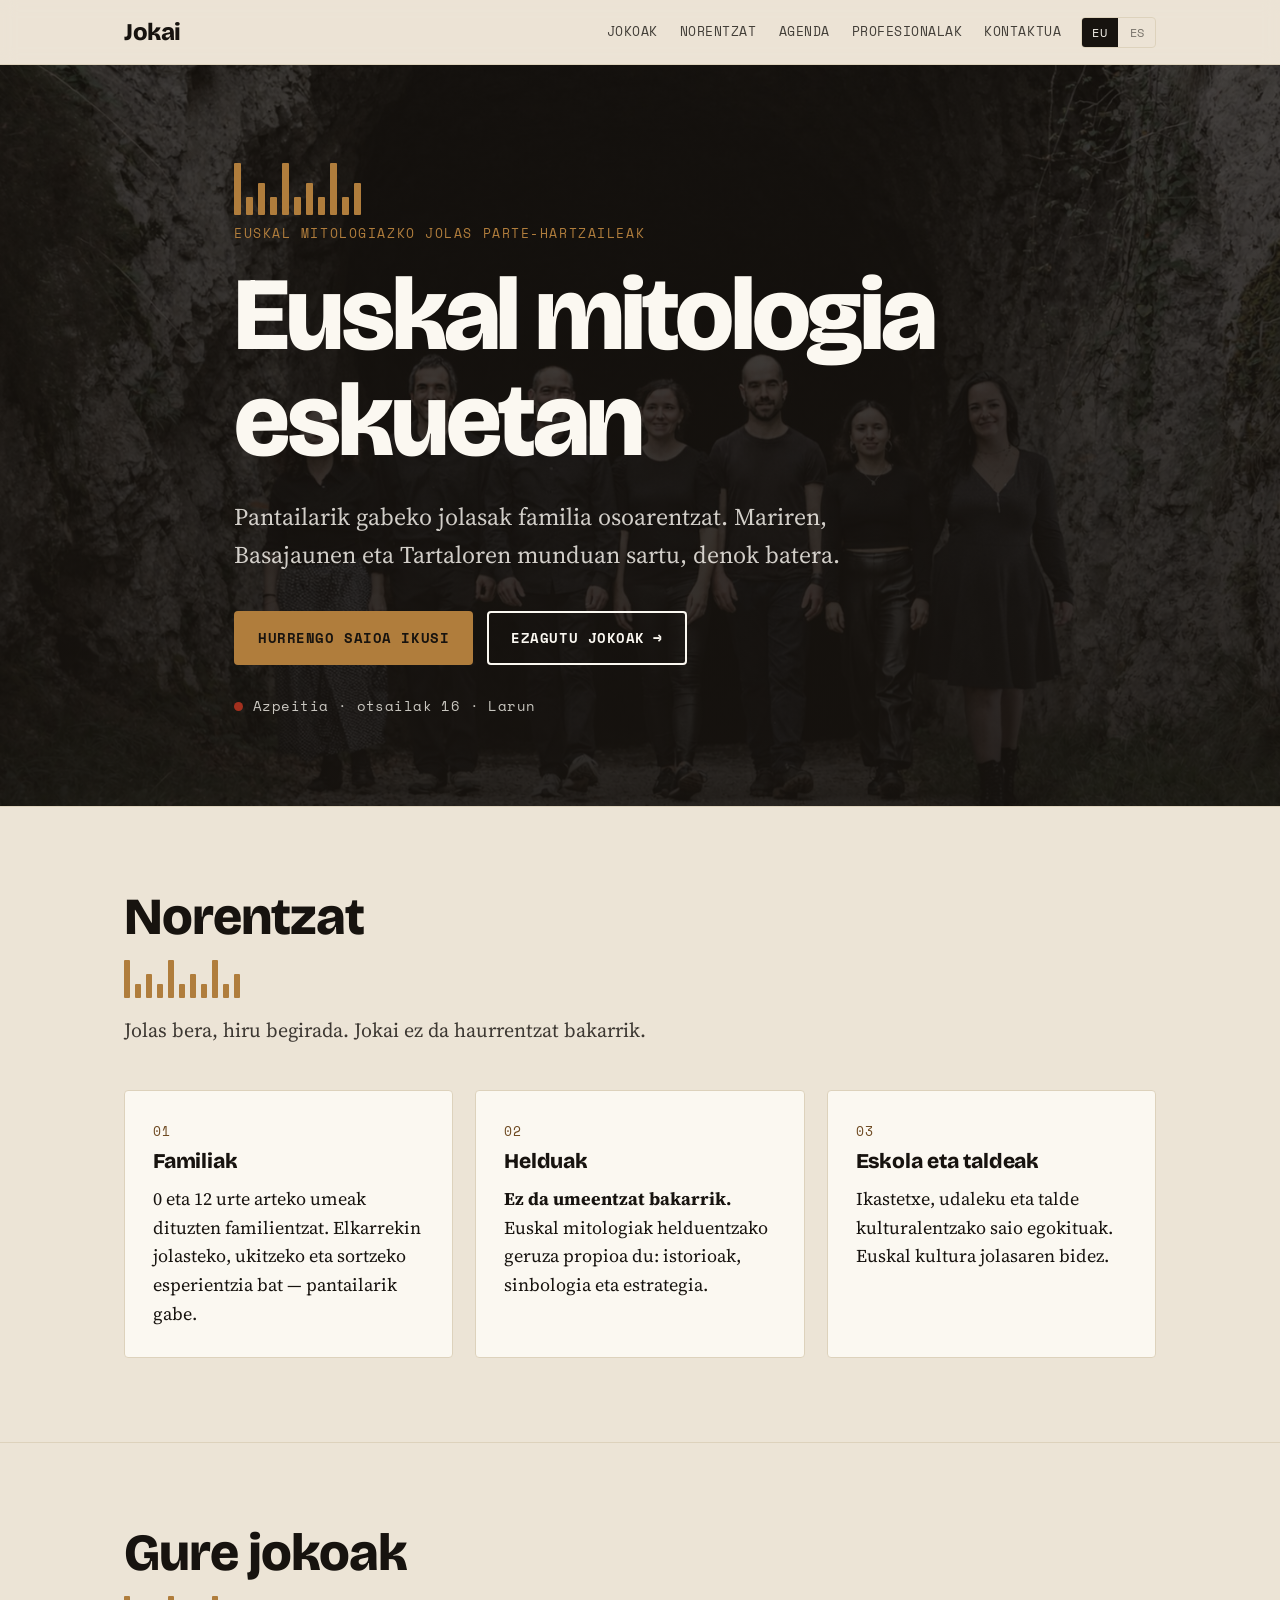
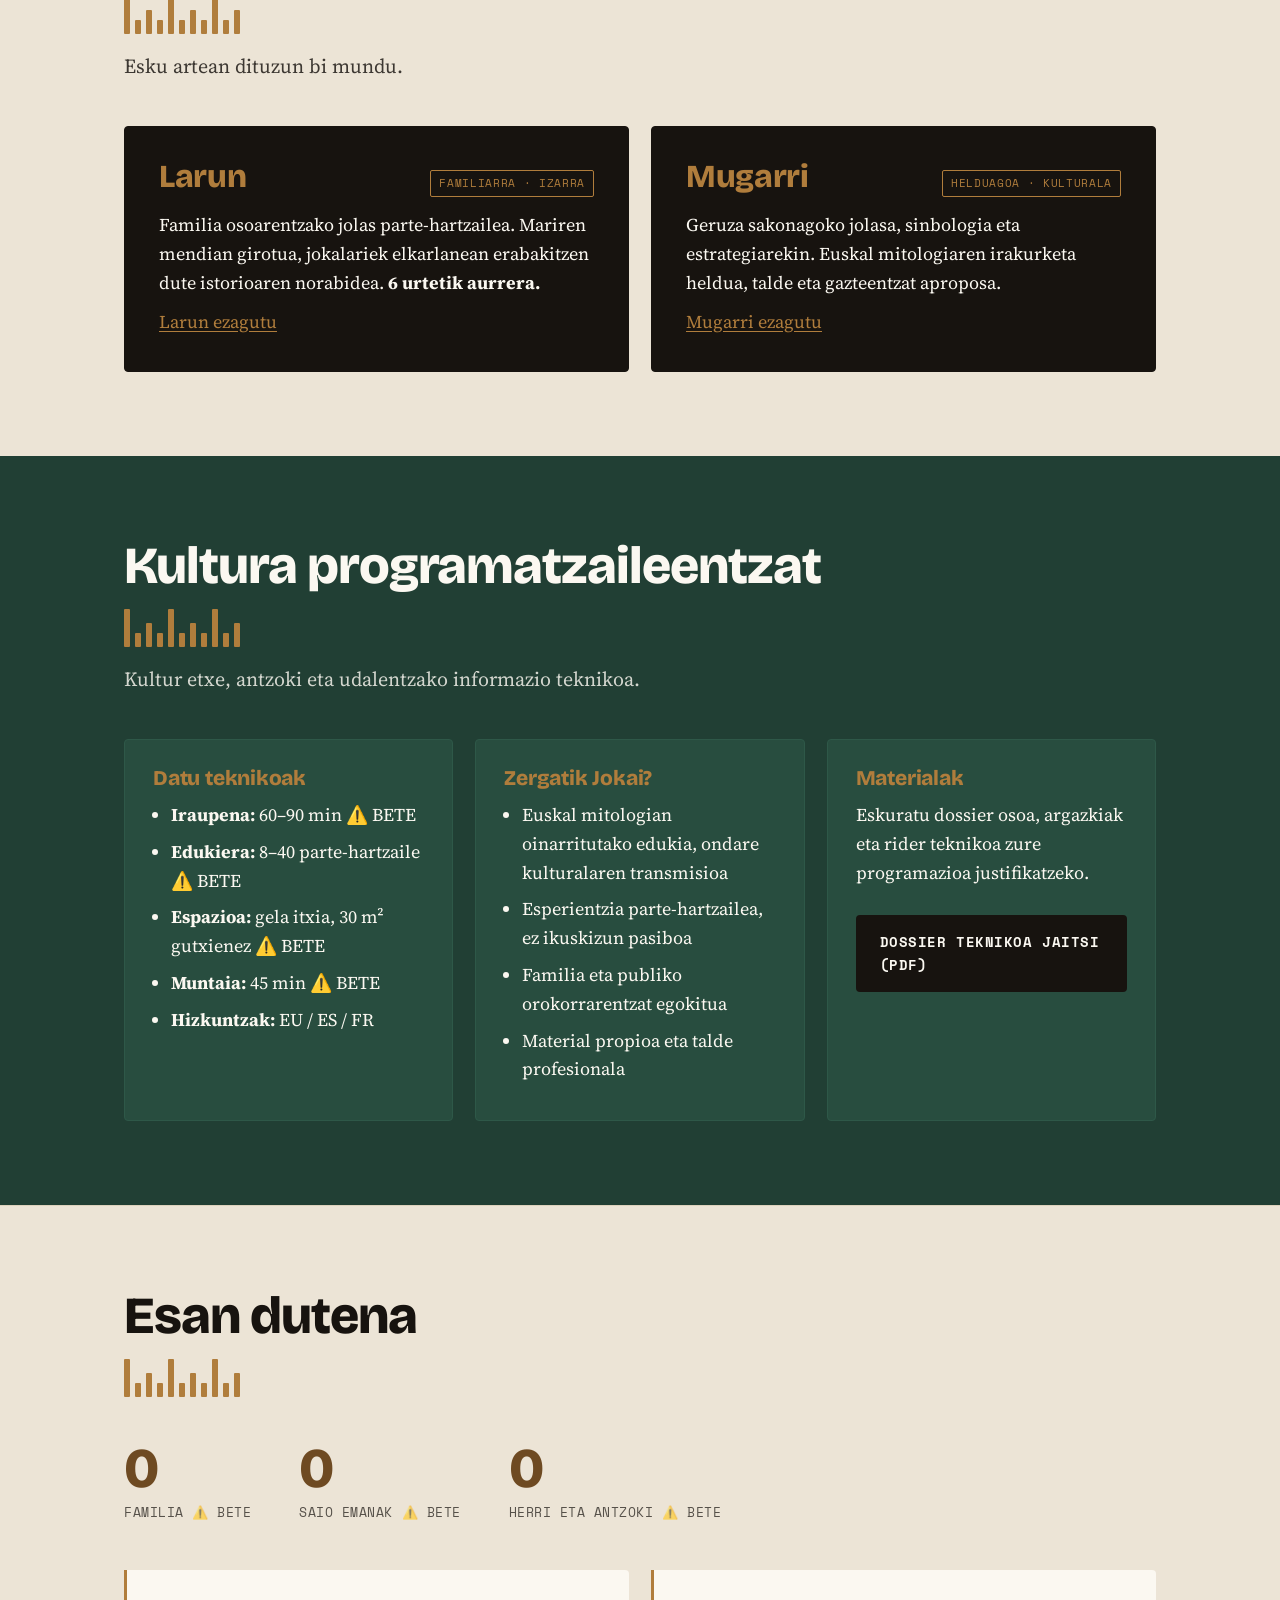
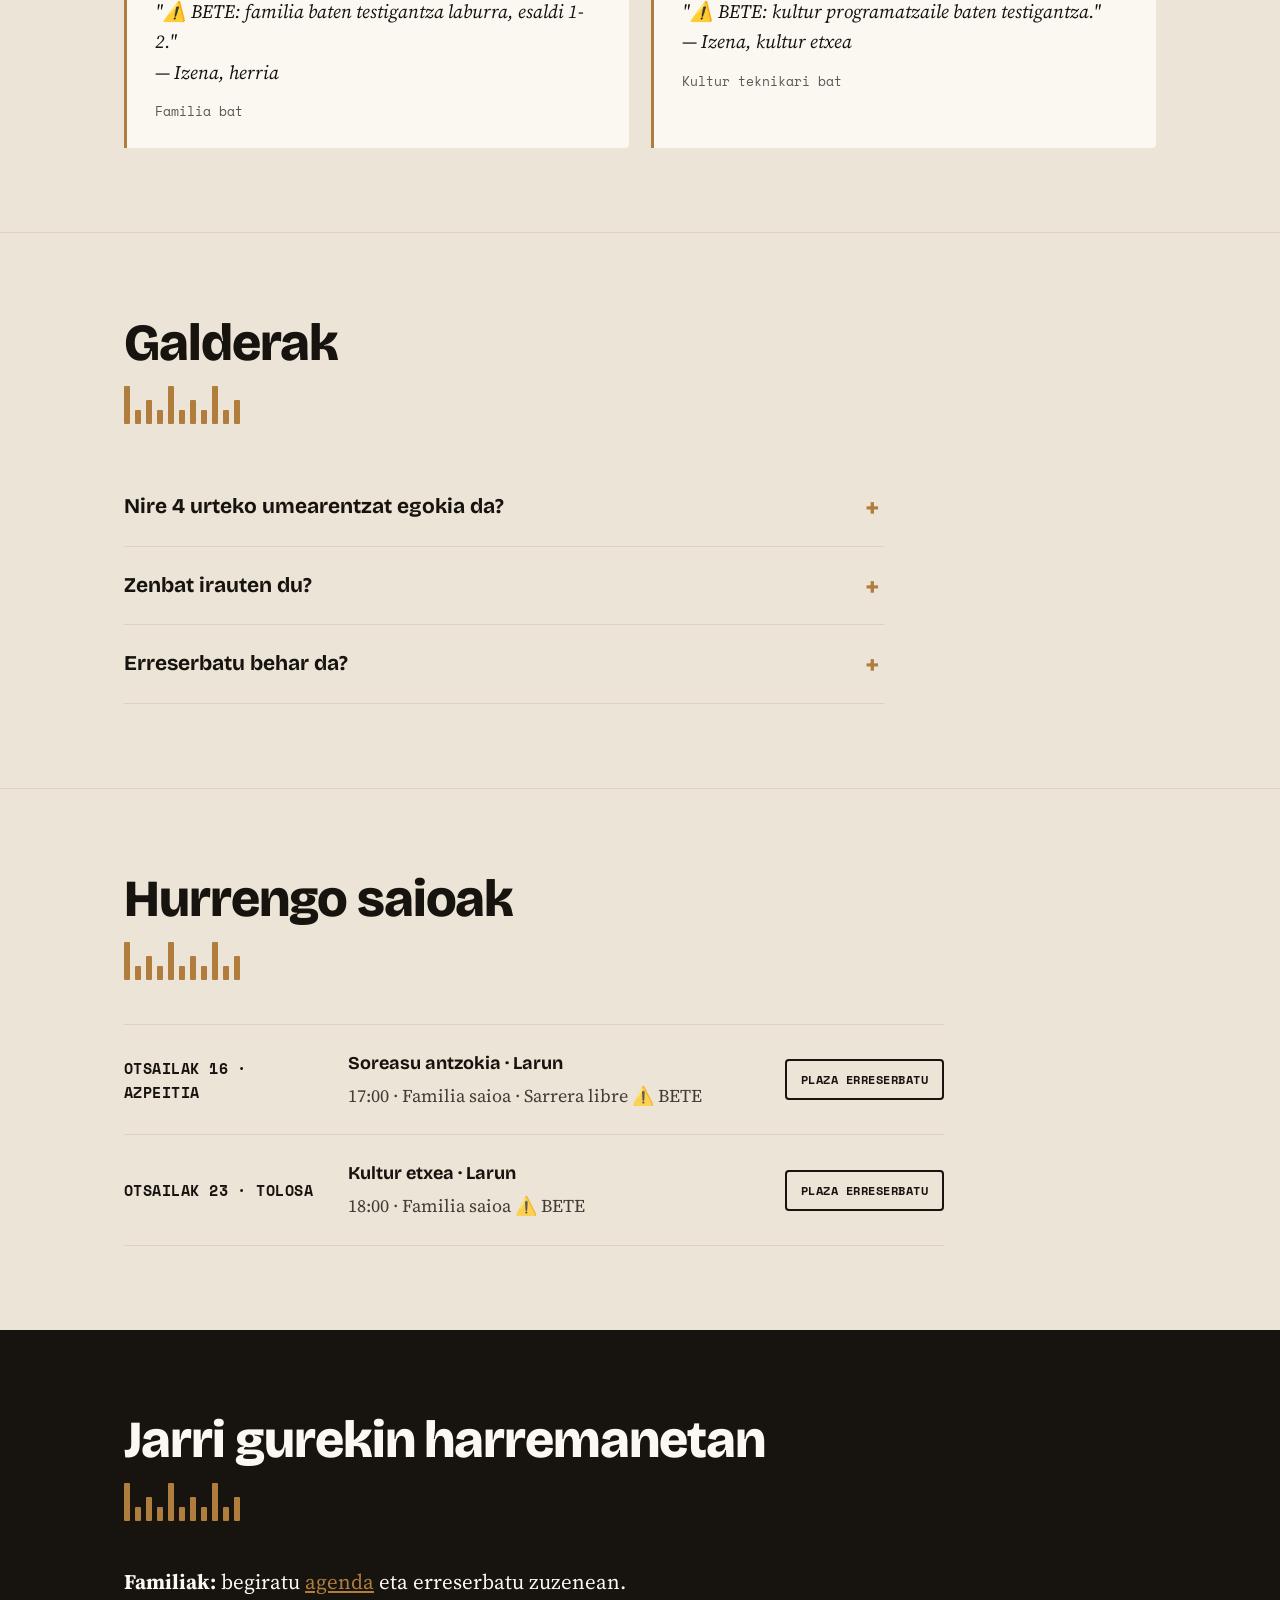
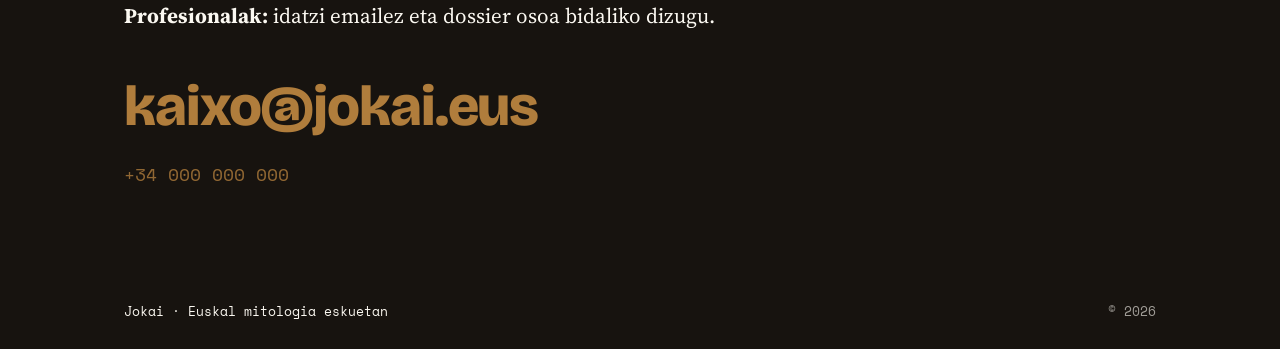
==== index.html @ a5067e2e "Jokai: web estática bilingüe EU/ES alimentada por markdown" ====
<!doctype html>
<html lang="eu">
<head>
  <meta charset="utf-8">
  <meta name="viewport" content="width=device-width, initial-scale=1">
  <title>Jokai · Euskal mitologia eskuetan</title>
  <meta name="description" content="Euskal mitologiazko jolas parte-hartzaileak familia osoarentzat. Jokai: Larun eta Mugarri.">
  <link rel="preconnect" href="https://fonts.googleapis.com">
  <link rel="preconnect" href="https://fonts.gstatic.com" crossorigin>
  <link href="https://fonts.googleapis.com/css2?family=Bricolage+Grotesque:opsz,wght@12..96,600;12..96,700;12..96,800&family=Source+Serif+4:ital,opsz,wght@0,8..60,400;0,8..60,500;1,8..60,400&family=Space+Mono:wght@400;700&display=swap" rel="stylesheet">
  <link rel="stylesheet" href="styles.css">
</head>
<body>
  <header id="topbar" class="topbar"></header>
  <main id="app">
    <div class="wrap fallback"><p>Edukia kargatzen…</p></div>
  </main>
  <footer class="foot">
    <div class="wrap foot__inner">
      <span>Jokai · Euskal mitologia eskuetan</span>
      <span class="muted">© <span id="year"></span></span>
    </div>
  </footer>

  <noscript>
    <div class="wrap fallback">
      <p>Web honek JavaScript behar du edukia kargatzeko.</p>
    </div>
  </noscript>

  <script src="vendor/marked.umd.js"></script>
  <script src="app.js"></script>
  <script>document.getElementById("year").textContent = new Date().getFullYear();</script>
</body>
</html>
---- styles.css ----
/* ===================================================================
   JOKAI · styles.css
   Dirección: "Egurra eta harria" (madera y piedra).
   Roble quemado + piedra cálida + verde de monte; rojo sua con cuentagotas.
   Firma: la txalaparta como ritmo visual (.beatbar).
   =================================================================== */

:root {
  --ink:      #17130F;
  --ink-2:    #221B14;
  --oak:      #B07D3C;
  --oak-deep: #6E4A22;
  --stone:    #ECE4D6;
  --stone-2:  #DDD2BC;
  --monte:    #213F34;
  --monte-2:  #2E5848;
  --sua:      #A3301E;
  --txuri:    #FBF8F1;

  --display: "Bricolage Grotesque", system-ui, sans-serif;
  --serif:   "Source Serif 4", Georgia, serif;
  --mono:    "Space Mono", ui-monospace, monospace;

  --wrap: 1080px;
  --r: 4px;
}

* { box-sizing: border-box; }

html { scroll-behavior: smooth; }

body {
  margin: 0;
  background: var(--stone);
  color: var(--ink);
  font-family: var(--serif);
  font-size: 18px;
  line-height: 1.6;
  -webkit-font-smoothing: antialiased;
}

a { color: inherit; }

.wrap { width: 100%; max-width: var(--wrap); margin: 0 auto; padding: 0 24px; }

.muted { opacity: .6; }

h1, h2, h3 { font-family: var(--display); line-height: 1.02; font-weight: 800; }

/* --- barra rítmica / txalaparta ----------------------------------- */
.beatbar { display: flex; align-items: flex-end; gap: 5px; height: 40px; margin: 0 0 8px; }
.beatbar .plank { width: 6px; background: var(--oak); border-radius: 1px; display: block; transform-origin: bottom; }
.beatbar .plank.h1 { height: 14px; }
.beatbar .plank.h2 { height: 24px; }
.beatbar .plank.h3 { height: 38px; }
.hero .beatbar { height: 54px; }
.hero .beatbar .plank { width: 7px; }
.hero .beatbar .plank.h1 { height: 18px; }
.hero .beatbar .plank.h2 { height: 32px; }
.hero .beatbar .plank.h3 { height: 52px; }

.beatbar.is-anim .plank {
  animation: strike .42s var(--d) cubic-bezier(.2,.8,.2,1) both;
}
@keyframes strike {
  0%   { transform: scaleY(.12); opacity: .25; }
  60%  { transform: scaleY(1.12); opacity: 1; }
  100% { transform: scaleY(1); opacity: 1; }
}

/* --- topbar -------------------------------------------------------- */
.topbar {
  position: sticky; top: 0; z-index: 50;
  background: color-mix(in srgb, var(--stone) 86%, transparent);
  backdrop-filter: blur(8px);
  border-bottom: 1px solid var(--stone-2);
}
.topbar__inner { display: flex; align-items: center; gap: 20px; height: 64px; }
.brand {
  font-family: var(--display); font-weight: 800; font-size: 24px;
  letter-spacing: -.02em; text-decoration: none;
}
.nav { display: flex; gap: 22px; margin-left: auto; }
.nav a {
  font-family: var(--mono); font-size: 13px; text-transform: uppercase;
  letter-spacing: .04em; text-decoration: none; opacity: .8;
  padding: 4px 0; border-bottom: 2px solid transparent;
}
.nav a:hover { opacity: 1; border-color: var(--oak); }
.langswitch { display: flex; gap: 2px; border: 1px solid var(--stone-2); border-radius: var(--r); overflow: hidden; }
.langswitch__btn {
  font-family: var(--mono); font-size: 12px; letter-spacing: .06em;
  background: none; border: 0; cursor: pointer; color: var(--ink);
  padding: 6px 10px; opacity: .55; transition: background .15s, opacity .15s;
}
.langswitch__btn:hover { opacity: .9; }
.langswitch__btn.is-active { background: var(--ink); color: var(--txuri); opacity: 1; }
.menu-toggle { display: none; background: none; border: 0; font-size: 28px; cursor: pointer; color: var(--ink); }

/* --- hero ---------------------------------------------------------- */
.hero {
  background:
    linear-gradient(180deg, color-mix(in srgb, var(--ink) 78%, transparent), color-mix(in srgb, var(--ink) 90%, transparent)),
    url("img/hero.jpg") center center / cover no-repeat;
  color: var(--txuri); padding: 96px 0 88px;
}
.hero__inner { max-width: 860px; }
.eyebrow {
  font-family: var(--mono); font-size: 13px; letter-spacing: .12em;
  text-transform: uppercase; color: var(--oak); margin: 0 0 18px;
}
.hero__slogan {
  font-size: clamp(46px, 9vw, 104px); margin: 0 0 24px;
  letter-spacing: -.03em; color: var(--txuri);
}
.hero__sub {
  font-size: clamp(19px, 2.4vw, 24px); max-width: 30em;
  color: color-mix(in srgb, var(--txuri) 82%, transparent); margin: 0 0 36px;
}
.hero__cta { display: flex; flex-wrap: wrap; gap: 14px; }
.hero__event {
  font-family: var(--mono); font-size: 14px; letter-spacing: .03em;
  margin: 30px 0 0; display: flex; align-items: center; gap: 10px;
  color: color-mix(in srgb, var(--txuri) 78%, transparent);
}
.hero__event .dot {
  width: 9px; height: 9px; border-radius: 50%; background: var(--sua);
  box-shadow: 0 0 0 0 color-mix(in srgb, var(--sua) 70%, transparent);
  animation: pulse 2.4s infinite;
}
@keyframes pulse {
  0% { box-shadow: 0 0 0 0 color-mix(in srgb, var(--sua) 65%, transparent); }
  70% { box-shadow: 0 0 0 10px transparent; }
  100% { box-shadow: 0 0 0 0 transparent; }
}

/* --- botones ------------------------------------------------------- */
.btn {
  display: inline-flex; align-items: center; gap: 8px;
  font-family: var(--mono); font-size: 14px; font-weight: 700;
  text-transform: uppercase; letter-spacing: .04em; text-decoration: none;
  padding: 14px 22px; border-radius: var(--r); border: 2px solid transparent;
  cursor: pointer; transition: transform .12s ease, background .15s ease, color .15s ease;
}
.btn:hover { transform: translateY(-2px); }
.btn--primary { background: var(--oak); color: var(--ink); }
.btn--primary:hover { background: var(--txuri); }
.btn--ghost { border-color: currentColor; color: inherit; }
.btn--ghost:hover { background: color-mix(in srgb, currentColor 12%, transparent); }
.btn--solid { background: var(--ink); color: var(--txuri); margin-top: 18px; }
.btn--solid:hover { background: var(--oak-deep); }
.btn--sm { padding: 9px 14px; font-size: 12px; }

/* --- secciones ----------------------------------------------------- */
.sec { padding: 84px 0; border-top: 1px solid var(--stone-2); }
.sec__head { margin-bottom: 44px; max-width: 44em; }
.sec__title { font-size: clamp(30px, 5vw, 52px); margin: 0 0 14px; letter-spacing: -.02em; }
.sec__intro { font-size: 20px; opacity: .82; margin: 16px 0 0; max-width: 36em; }

/* bandas con fondo propio (significan "otro público / cierre") */
.band { border-top: 0; }
.band--pro { background: var(--monte); color: var(--txuri); }
.band--pro .beatbar .plank { background: var(--oak); }
.band--ink { background: var(--ink); color: var(--txuri); }

/* --- grids y tarjetas --------------------------------------------- */
.grid { display: grid; gap: 22px; }
.grid-2 { grid-template-columns: repeat(2, 1fr); }
.grid-3 { grid-template-columns: repeat(3, 1fr); }

.card {
  background: var(--txuri); border: 1px solid var(--stone-2);
  border-radius: var(--r); padding: 28px;
}
.card h3 { font-size: 24px; margin: 0 0 12px; letter-spacing: -.01em; }
.card p { margin: 0 0 10px; }
.card p:last-child { margin-bottom: 0; }

.card--who { position: relative; padding-top: 30px; }
.card__index {
  font-family: var(--mono); font-size: 13px; color: var(--oak-deep);
  display: block; margin-bottom: 10px; letter-spacing: .08em;
}
.card--who h3 { font-size: 21px; }

.card--game { background: var(--ink); color: var(--txuri); border-color: var(--ink); padding: 34px; }
.card--game .card__head { display: flex; align-items: baseline; justify-content: space-between; gap: 12px; margin-bottom: 14px; }
.card--game h3 { margin: 0; font-size: 32px; color: var(--oak); }
.card--game a { color: var(--oak); text-underline-offset: 3px; }
.tag {
  font-family: var(--mono); font-size: 11px; text-transform: uppercase;
  letter-spacing: .06em; border: 1px solid var(--oak); color: var(--oak);
  padding: 4px 8px; border-radius: 2px; white-space: nowrap;
}

.card--pro {
  background: color-mix(in srgb, var(--monte-2) 55%, var(--monte));
  border-color: var(--monte-2); color: var(--txuri);
}
.card--pro h3 { font-size: 21px; color: var(--oak); }
.card--pro ul { padding-left: 18px; margin: 0; }
.card--pro li { margin-bottom: 8px; }
.card--pro strong { color: var(--txuri); }

/* --- prueba social ------------------------------------------------- */
.stats { display: flex; flex-wrap: wrap; gap: 48px; margin-bottom: 44px; }
.stat__num { font-family: var(--display); font-weight: 800; font-size: 56px; display: block; line-height: 1; color: var(--oak-deep); }
.stat__label { font-family: var(--mono); font-size: 13px; text-transform: uppercase; letter-spacing: .04em; opacity: .7; }
.quote { margin: 0; background: var(--txuri); border-left: 3px solid var(--oak); border-radius: 0 var(--r) var(--r) 0; padding: 26px 28px; }
.quote p { font-style: italic; font-size: 19px; margin: 0 0 14px; }
.quote figcaption { font-family: var(--mono); font-size: 13px; opacity: .7; }

/* --- faq ----------------------------------------------------------- */
.faq__list { max-width: 760px; }
.faq { border-bottom: 1px solid var(--stone-2); }
.faq summary {
  font-family: var(--display); font-weight: 700; font-size: 21px;
  padding: 22px 36px 22px 0; cursor: pointer; list-style: none; position: relative;
}
.faq summary::-webkit-details-marker { display: none; }
.faq summary::after { content: "+"; position: absolute; right: 4px; top: 18px; font-size: 28px; color: var(--oak); transition: transform .2s; }
.faq[open] summary::after { transform: rotate(45deg); }
.faq__a { padding: 0 0 22px; }
.faq__a p { margin: 0; }

/* --- agenda -------------------------------------------------------- */
.agenda { display: flex; flex-direction: column; gap: 0; max-width: 820px; }
.event {
  display: grid; grid-template-columns: 200px 1fr auto; gap: 24px; align-items: center;
  padding: 24px 0; border-top: 1px solid var(--stone-2);
}
.event:last-child { border-bottom: 1px solid var(--stone-2); }
.event__when { font-family: var(--mono); font-weight: 700; font-size: 15px; text-transform: uppercase; letter-spacing: .03em; }
.event__what p { margin: 4px 0 0; opacity: .8; }
.event__what strong { font-family: var(--display); font-size: 18px; }
.empty { font-family: var(--mono); opacity: .6; }

/* --- contacto ------------------------------------------------------ */
.contact p { font-size: 21px; max-width: 34em; }
.contact a { color: var(--oak); }
.contact__links { margin-top: 30px; display: flex; flex-direction: column; gap: 8px; }
.contact__big { font-family: var(--display); font-weight: 800; font-size: clamp(30px, 6vw, 56px); text-decoration: none; letter-spacing: -.02em; }
.contact__big:hover { color: var(--oak); }
.contact__phone { font-family: var(--mono); font-size: 18px; opacity: .8; text-decoration: none; }

/* --- footer / fallback -------------------------------------------- */
.foot { background: var(--ink); color: var(--txuri); padding: 28px 0; }
.foot__inner { display: flex; justify-content: space-between; gap: 16px; font-family: var(--mono); font-size: 13px; flex-wrap: wrap; }
.fallback { padding: 80px 24px; max-width: 640px; }
.fallback h1 { font-size: 32px; }
.fallback pre { background: var(--ink); color: var(--txuri); padding: 16px; border-radius: var(--r); overflow:auto; font-family: var(--mono); }
.fallback code { font-family: var(--mono); background: var(--stone-2); padding: 1px 5px; border-radius: 3px; }

/* --- responsive ---------------------------------------------------- */
@media (max-width: 860px) {
  .grid-3 { grid-template-columns: repeat(2, 1fr); }
}
@media (max-width: 680px) {
  body { font-size: 17px; }
  .grid-2, .grid-3 { grid-template-columns: 1fr; }
  .nav {
    position: absolute; top: 64px; left: 0; right: 0; flex-direction: column;
    background: var(--stone); border-bottom: 1px solid var(--stone-2);
    padding: 12px 24px; gap: 4px; display: none;
  }
  .nav.is-open { display: flex; }
  .nav a { padding: 10px 0; }
  .menu-toggle { display: block; margin-left: 8px; }
  .langswitch { margin-left: auto; }
  .hero { padding: 64px 0 56px; }
  .sec { padding: 60px 0; }
  .event { grid-template-columns: 1fr; gap: 8px; align-items: start; }
  .stats { gap: 28px; }
}

/* --- accesibilidad ------------------------------------------------- */
:focus-visible { outline: 3px solid var(--oak); outline-offset: 2px; }
@media (prefers-reduced-motion: reduce) {
  * { animation: none !important; transition: none !important; scroll-behavior: auto !important; }
  .beatbar.is-anim .plank { transform: none; opacity: 1; }
}
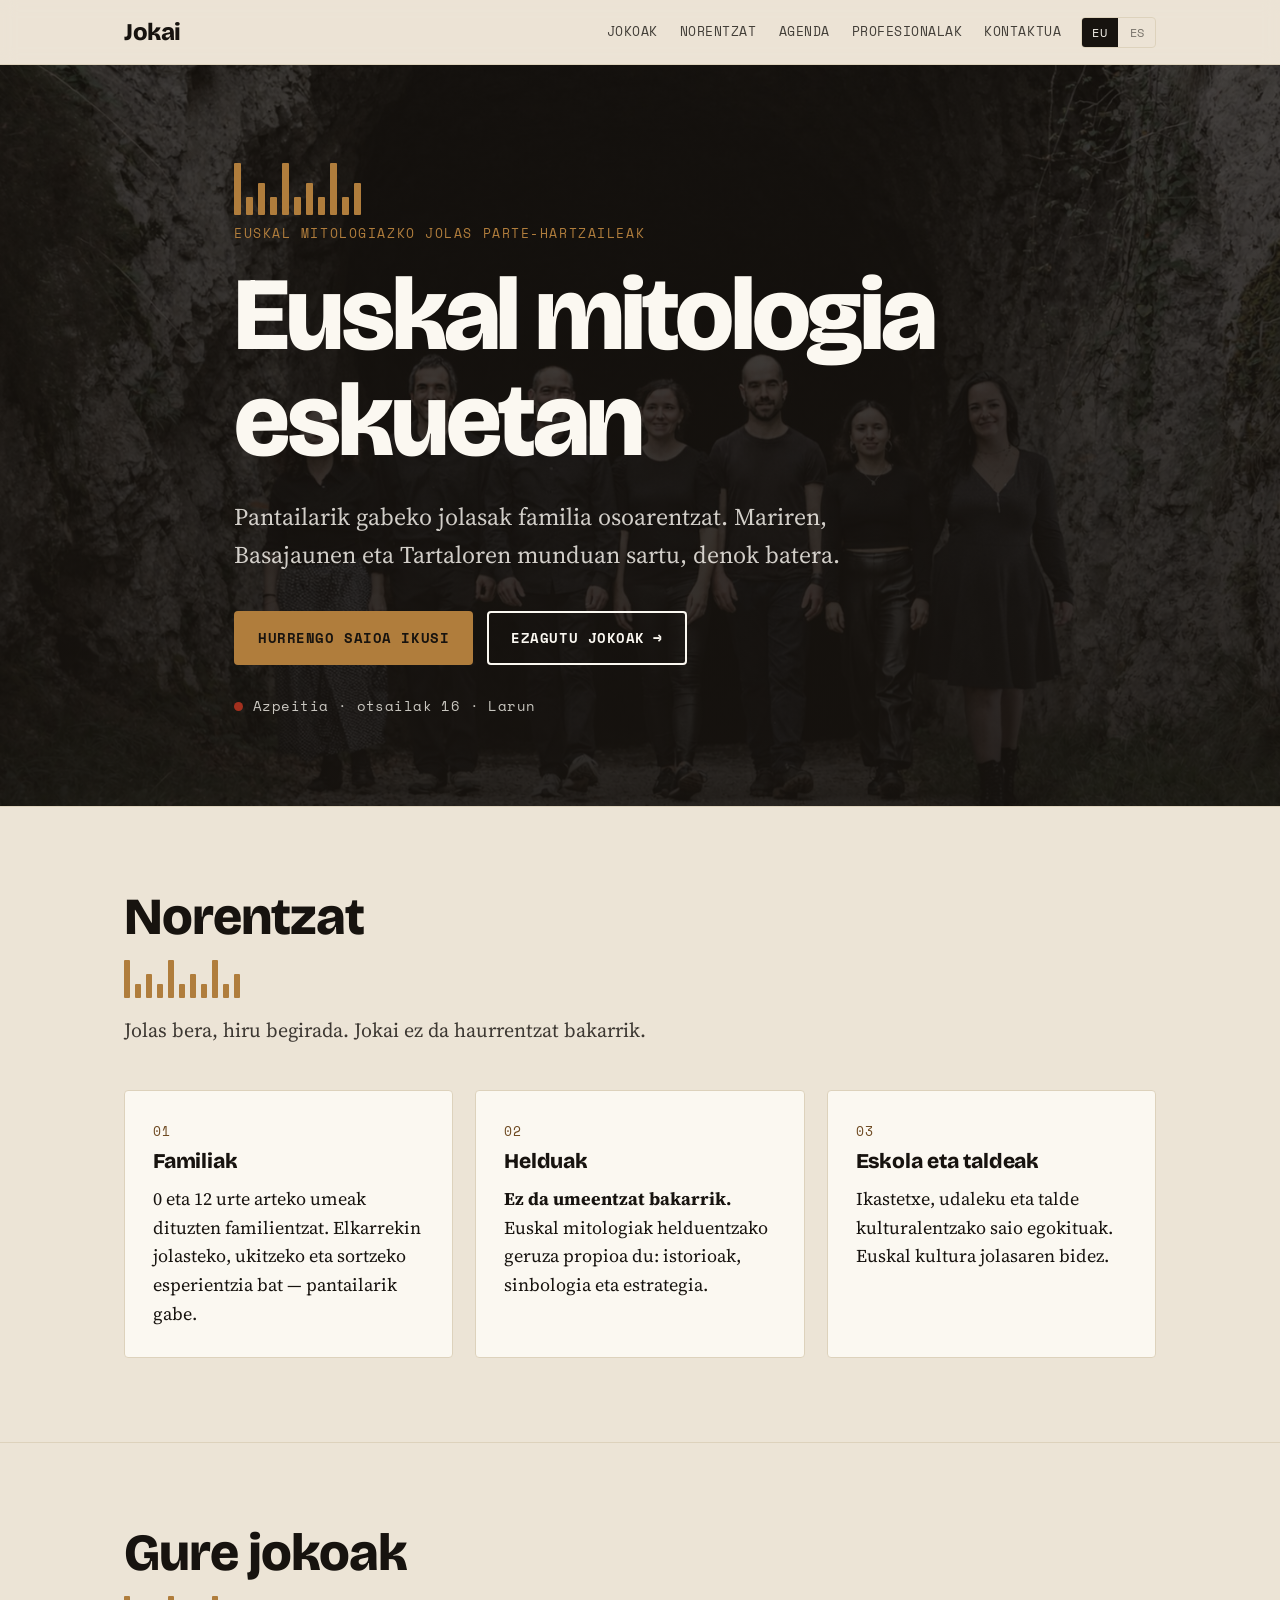
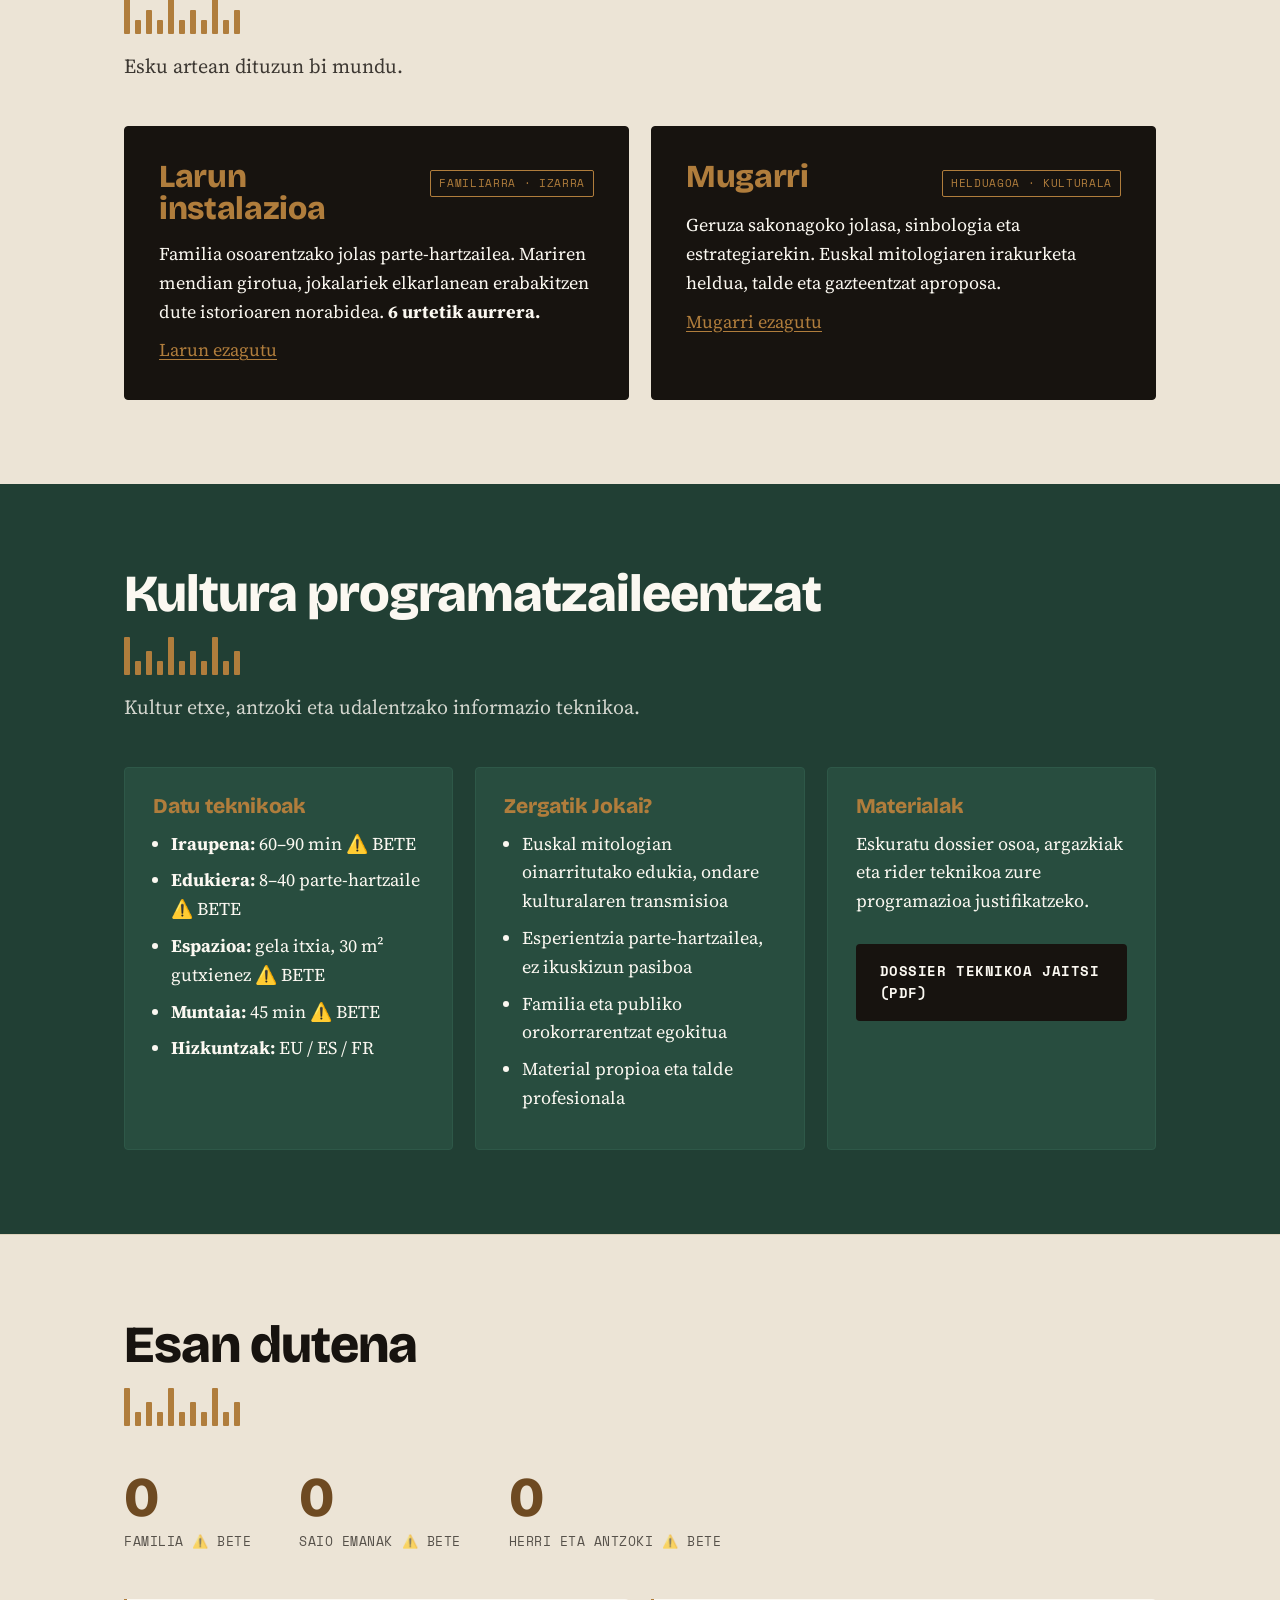
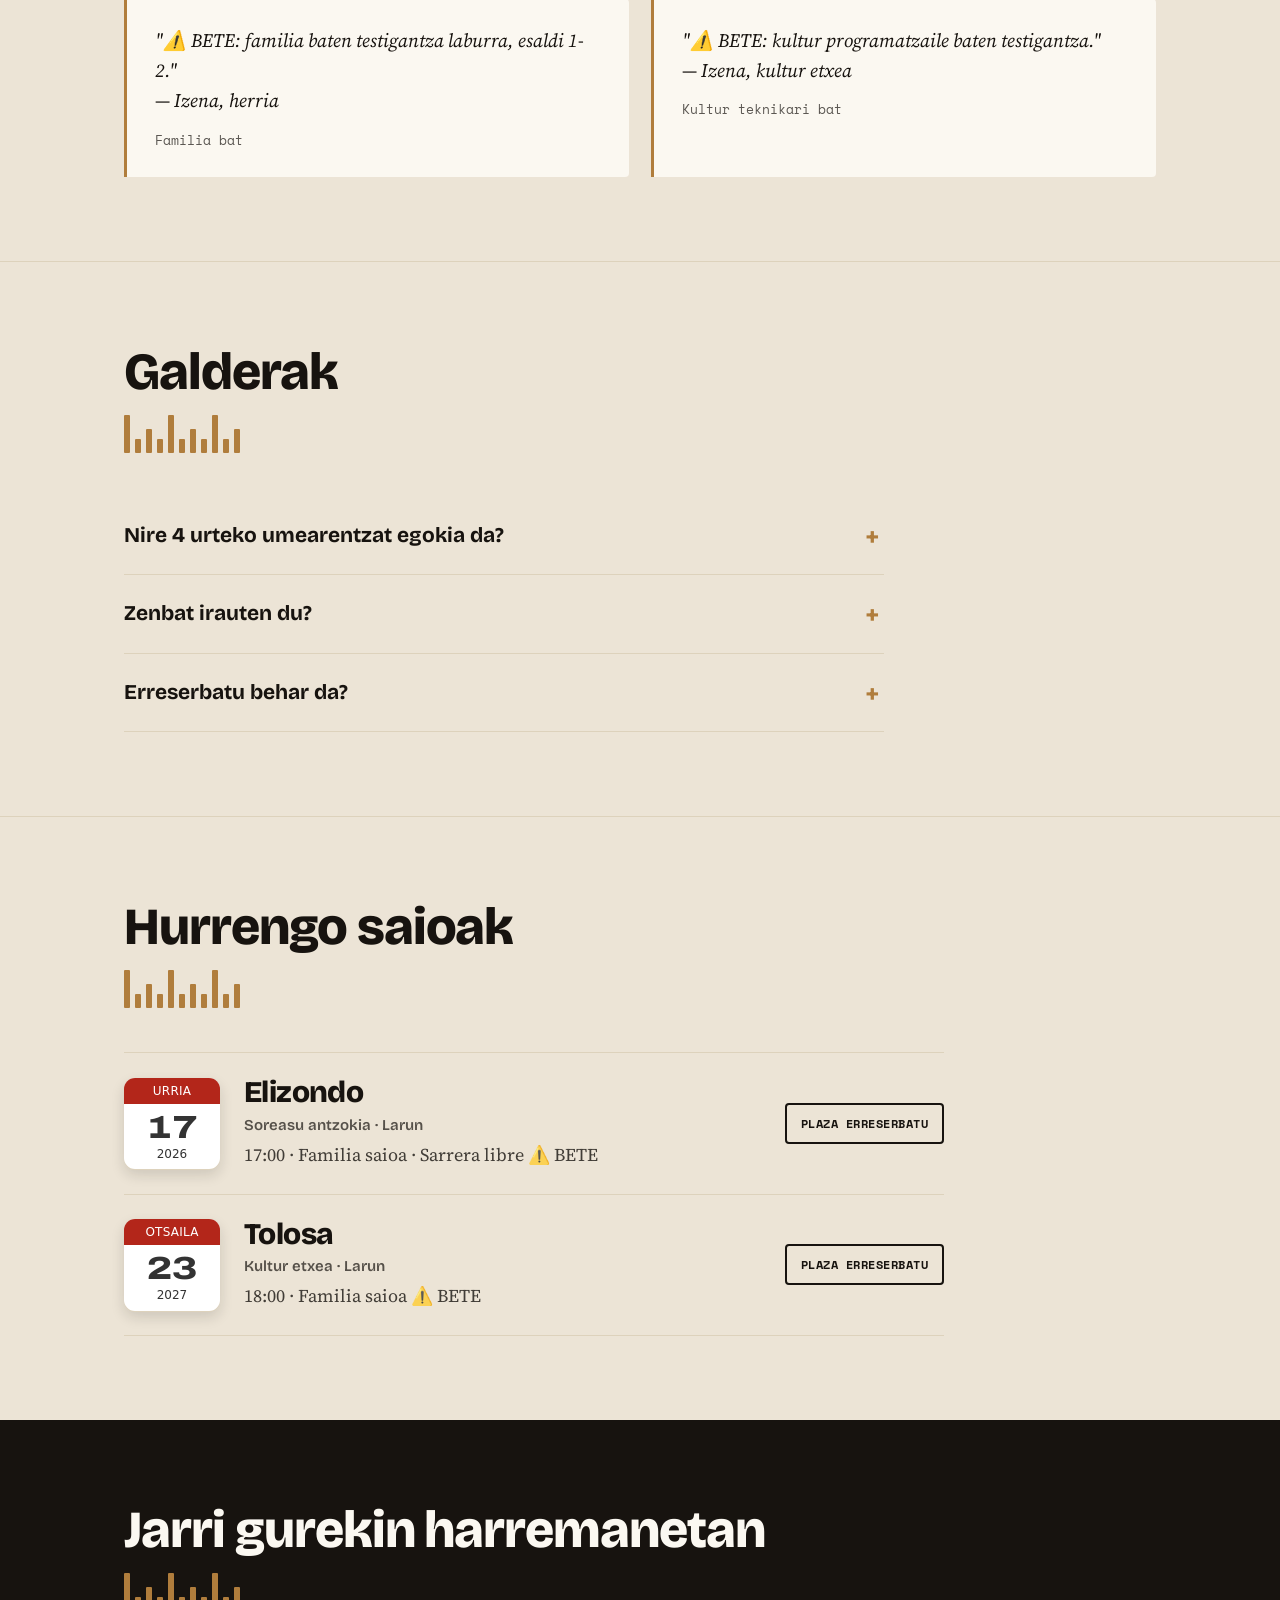
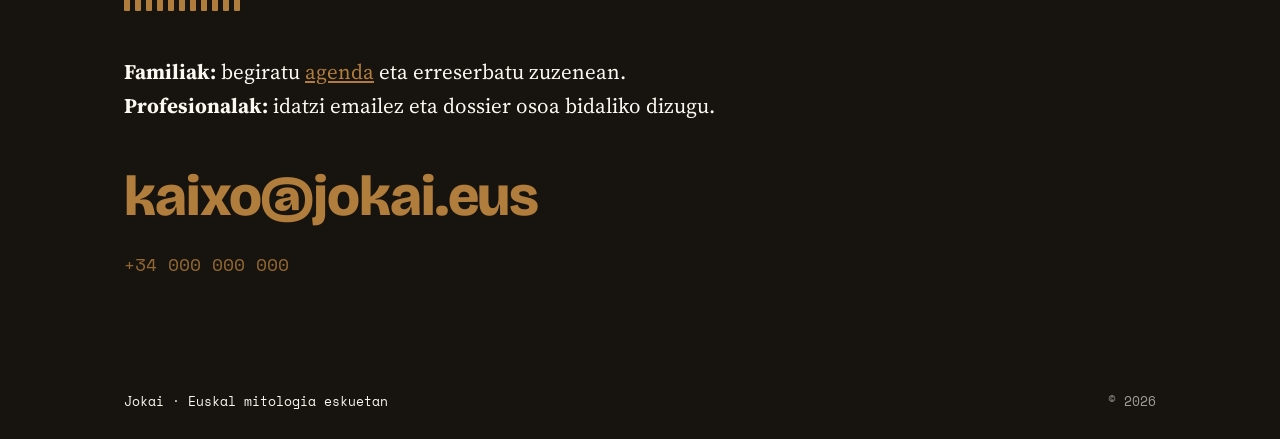
==== commit 827e9d35: "add calendar graphics to agenda events" ====
--- a/index.html
+++ b/index.html
@@ -7,7 +7,7 @@
   <meta name="description" content="Euskal mitologiazko jolas parte-hartzaileak familia osoarentzat. Jokai: Larun eta Mugarri.">
   <link rel="preconnect" href="https://fonts.googleapis.com">
   <link rel="preconnect" href="https://fonts.gstatic.com" crossorigin>
-  <link href="https://fonts.googleapis.com/css2?family=Bricolage+Grotesque:opsz,wght@12..96,600;12..96,700;12..96,800&family=Source+Serif+4:ital,opsz,wght@0,8..60,400;0,8..60,500;1,8..60,400&family=Space+Mono:wght@400;700&display=swap" rel="stylesheet">
+  <link href="https://fonts.googleapis.com/css2?family=Bricolage+Grotesque:opsz,wght@12..96,600;12..96,700;12..96,800&family=Source+Serif+4:ital,opsz,wght@0,8..60,400;0,8..60,500;1,8..60,400&family=Space+Mono:wght@400;700&family=Archivo:wdth,wght@125,800&display=swap" rel="stylesheet">
   <link rel="stylesheet" href="styles.css">
 </head>
 <body>
--- a/styles.css
+++ b/styles.css
@@ -234,6 +234,32 @@
 .event__what p { margin: 4px 0 0; opacity: .8; }
 .event__what strong { font-family: var(--display); font-size: 18px; }
 .empty { font-family: var(--mono); opacity: .6; }
+
+/* tarjeta tipo calendario: [fecha] [detalles] [botón] siempre en 3 columnas */
+.event--cal { grid-template-columns: 96px minmax(0, 1fr) auto; }
+.cal {
+  display: flex; flex-direction: column; align-items: stretch; text-align: center;
+  width: 96px; border-radius: 11px; overflow: hidden; background: #fff;
+  box-shadow: 0 1px 0 var(--stone-2), 0 6px 14px color-mix(in srgb, var(--ink) 14%, transparent);
+  font-family: system-ui, -apple-system, "Segoe UI", Roboto, sans-serif;
+}
+.cal__month {
+  background: #B3261A; color: #fff; padding: 6px 5px;
+  font-size: 12px; letter-spacing: .02em; text-transform: uppercase; line-height: 1.2;
+}
+.cal__day {
+  font-family: "Archivo", var(--display); font-weight: 800; font-stretch: 125%;
+  font-variant-numeric: lining-nums tabular-nums; font-size: 32px;
+  line-height: 1; padding: 8px 0 3px; color: #333; letter-spacing: 0;
+}
+.cal__year { font-size: 12px; padding: 0 0 8px; color: #333; line-height: 1.2; }
+.event__town {
+  display: block; font-family: var(--display); font-size: 30px; font-weight: 800;
+  line-height: 1.05; letter-spacing: -.02em; color: var(--ink); margin-bottom: 4px;
+}
+.event--cal .event__what strong {
+  display: block; font-size: 15px; font-weight: 600; opacity: .7; margin-bottom: 2px;
+}
 
 /* --- contacto ------------------------------------------------------ */
 .contact p { font-size: 21px; max-width: 34em; }
@@ -270,6 +296,13 @@
   .hero { padding: 64px 0 56px; }
   .sec { padding: 60px 0; }
   .event { grid-template-columns: 1fr; gap: 8px; align-items: start; }
+  .event--cal { grid-template-columns: 70px minmax(0, 1fr) auto; gap: 14px; align-items: center; }
+  .cal { width: 70px; border-radius: 10px; }
+  .cal__month { font-size: 10px; padding: 5px 3px; }
+  .cal__day { font-size: 26px; padding: 6px 0 2px; }
+  .cal__year { font-size: 10px; padding-bottom: 6px; }
+  .event__town { font-size: 24px; }
+  .event--cal .btn { padding: 8px 10px; font-size: 11px; text-align: center; max-width: 110px; }
   .stats { gap: 28px; }
 }
 
